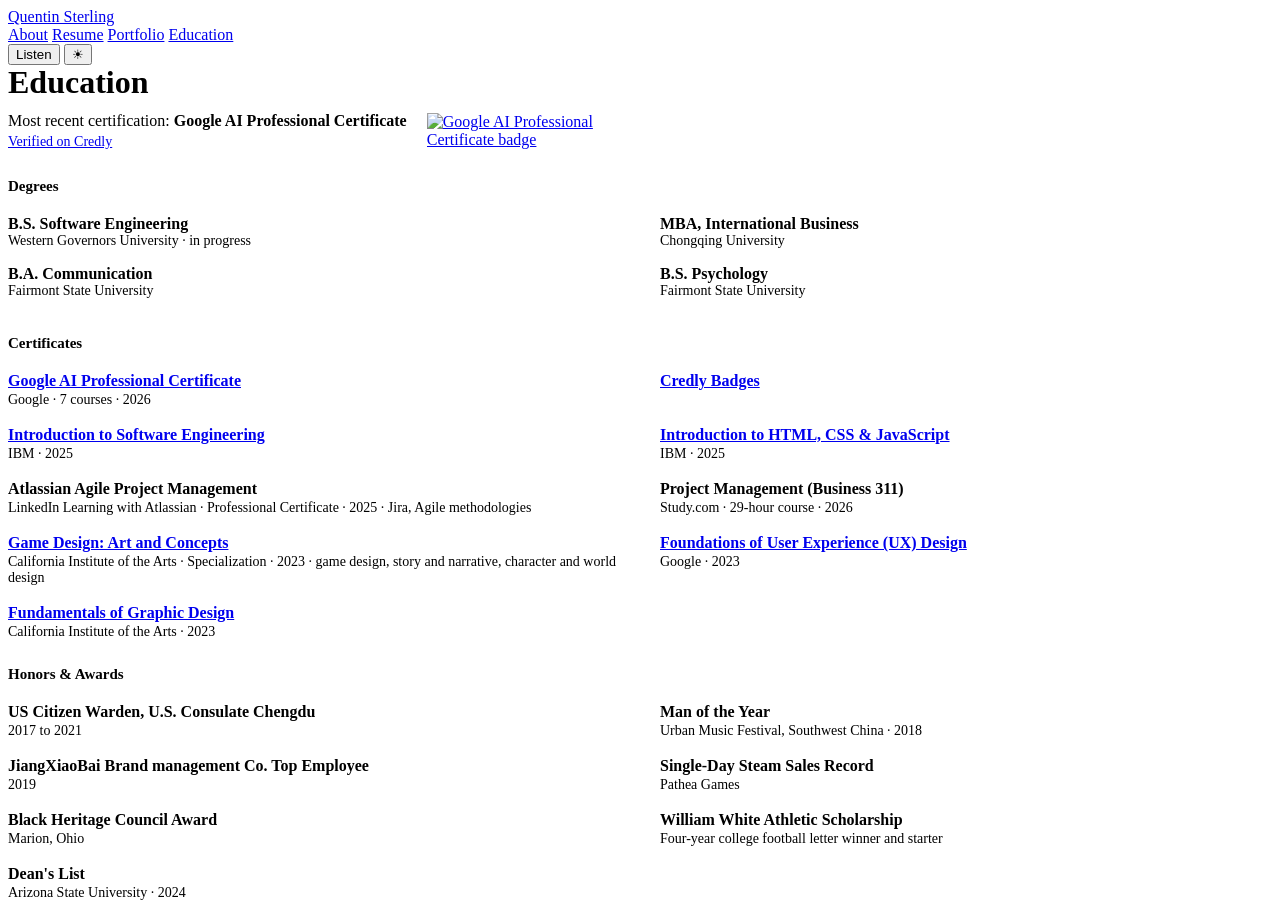
==== education.html @ 5be428b2 "Add Credly badges link" ====
<!DOCTYPE html>
<html lang="en">
<head>
<meta charset="UTF-8">
<meta name="viewport" content="width=device-width, initial-scale=1.0">
<title>Quentin Sterling - Education</title>
<script>try{var d=document.documentElement;if(localStorage.qsTheme)d.setAttribute('data-theme',localStorage.qsTheme);}catch(e){}</script>
<link rel="stylesheet" href="site.css">
<style>
  h1{font-size:32px;line-height:1.1;margin:0 0 12px;}
  .spotlight-cert{display:flex;align-items:center;gap:20px;margin:0 0 28px;}
  .spotlight-cert .badge{width:168px;height:auto;display:block;}
  .spotlight{margin:0;color:var(--muted);}
  .spotlight strong{color:var(--ink);}
  .spotlight .verified{display:block;font-size:14px;margin-top:4px;}
  @media (max-width:480px){ .spotlight-cert{flex-direction:column;align-items:flex-start;} }
  .label{font-size:15px;font-weight:700;margin:26px 0 14px;padding-bottom:6px;border-bottom:1px solid var(--hair);}
  .degs{display:grid;grid-template-columns:1fr 1fr;gap:6px 40px;}
  .deg{margin-bottom:10px;}
  .deg .d{font-weight:700;}
  .deg .s{color:var(--muted);font-size:14px;}
  .certgrid{display:grid;grid-template-columns:1fr 1fr;gap:18px 40px;}
  .cert .cn{font-weight:700;}
  .cert .cs{color:var(--muted);font-size:14px;margin-top:2px;}
  @media (max-width:640px){ .degs,.certgrid{grid-template-columns:1fr;} }
</style>
</head>
<body>

  <header class="site-header">
    <a class="brand" href="index.html">Quentin Sterling</a>
    <div class="right">
      <nav class="site-nav">
        <a href="index.html">About</a>
        <a href="resume.html">Resume</a>
        <a href="portfolio.html">Portfolio</a>
        <a href="education.html" class="here">Education</a>
      </nav>
      <button class="listen" id="playBtn" data-src="audio/education.mp3" type="button">Listen</button>
      <button class="icon-btn" id="themeBtn" type="button" title="Light or dark" aria-label="Toggle light or dark mode">☀</button>
    </div>
  </header>

  <main class="page">
    <h1>Education</h1>
    <div class="spotlight-cert">
      <p class="spotlight">Most recent certification: <strong>Google AI Professional Certificate</strong><span class="verified"><a href="https://www.credly.com/badges/1cb5f87e-8deb-40bd-918a-dab7e7e511cb/public_url" target="_blank" rel="noopener">Verified on Credly</a></span></p>
      <a href="https://www.credly.com/badges/1cb5f87e-8deb-40bd-918a-dab7e7e511cb/public_url" target="_blank" rel="noopener"><img class="badge" src="img/google-ai-badge.png" alt="Google AI Professional Certificate badge"></a>
    </div>

    <p class="label">Degrees</p>
    <div class="degs">
      <div class="deg"><div class="d">B.S. Software Engineering</div><div class="s">Western Governors University · in progress</div></div>
      <div class="deg"><div class="d">MBA, International Business</div><div class="s">Chongqing University</div></div>
      <div class="deg"><div class="d">B.A. Communication</div><div class="s">Fairmont State University</div></div>
      <div class="deg"><div class="d">B.S. Psychology</div><div class="s">Fairmont State University</div></div>
    </div>

    <p class="label">Certificates</p>
    <div class="certgrid">
      <div class="cert">
        <div class="cn"><a href="https://coursera.org/verify/professional-cert/KBMC14M64ANK" target="_blank" rel="noopener">Google AI Professional Certificate</a></div>
        <div class="cs">Google · 7 courses · 2026</div>
      </div>
      <div class="cert"><div class="cn"><a href="https://www.credly.com/users/quentin-sterling/edit/badges/credly" target="_blank" rel="noopener">Credly Badges</a></div></div>
      <div class="cert">
        <div class="cn"><a href="https://coursera.org/verify/ZZ67ZIXCSS8J" target="_blank" rel="noopener">Introduction to Software Engineering</a></div>
        <div class="cs">IBM · 2025</div>
      </div>
      <div class="cert">
        <div class="cn"><a href="https://coursera.org/verify/09V1X6L3KODW" target="_blank" rel="noopener">Introduction to HTML, CSS &amp; JavaScript</a></div>
        <div class="cs">IBM · 2025</div>
      </div>
      <div class="cert">
        <div class="cn">Atlassian Agile Project Management</div>
        <div class="cs">LinkedIn Learning with Atlassian · Professional Certificate · 2025 · Jira, Agile methodologies</div>
      </div>
      <div class="cert">
        <div class="cn">Project Management (Business 311)</div>
        <div class="cs">Study.com · 29-hour course · 2026</div>
      </div>
      <div class="cert">
        <div class="cn"><a href="https://coursera.org/verify/specialization/DUWQG6PT2G9T" target="_blank" rel="noopener">Game Design: Art and Concepts</a></div>
        <div class="cs">California Institute of the Arts · Specialization · 2023 · game design, story and narrative, character and world design</div>
      </div>
      <div class="cert">
        <div class="cn"><a href="https://coursera.org/verify/69QYN9HXC6YJ" target="_blank" rel="noopener">Foundations of User Experience (UX) Design</a></div>
        <div class="cs">Google · 2023</div>
      </div>
      <div class="cert">
        <div class="cn"><a href="https://coursera.org/verify/JXGY88RZLE8F" target="_blank" rel="noopener">Fundamentals of Graphic Design</a></div>
        <div class="cs">California Institute of the Arts · 2023</div>
      </div>
    </div>

    <p class="label">Honors &amp; Awards</p>
    <div class="certgrid">
      <div class="cert">
        <div class="cn">US Citizen Warden, U.S. Consulate Chengdu</div>
        <div class="cs">2017 to 2021</div>
      </div>
      <div class="cert">
        <div class="cn">Man of the Year</div>
        <div class="cs">Urban Music Festival, Southwest China · 2018</div>
      </div>
      <div class="cert">
        <div class="cn">JiangXiaoBai Brand management Co. Top Employee</div>
        <div class="cs">2019</div>
      </div>
      <div class="cert">
        <div class="cn">Single-Day Steam Sales Record</div>
        <div class="cs">Pathea Games</div>
      </div>
      <div class="cert">
        <div class="cn">Black Heritage Council Award</div>
        <div class="cs">Marion, Ohio</div>
      </div>
      <div class="cert">
        <div class="cn">William White Athletic Scholarship</div>
        <div class="cs">Four-year college football letter winner and starter</div>
      </div>
      <div class="cert">
        <div class="cn">Dean's List</div>
        <div class="cs">Arizona State University · 2024</div>
      </div>
    </div>
  </main>

<script src="site.js"></script>
</body>
</html>
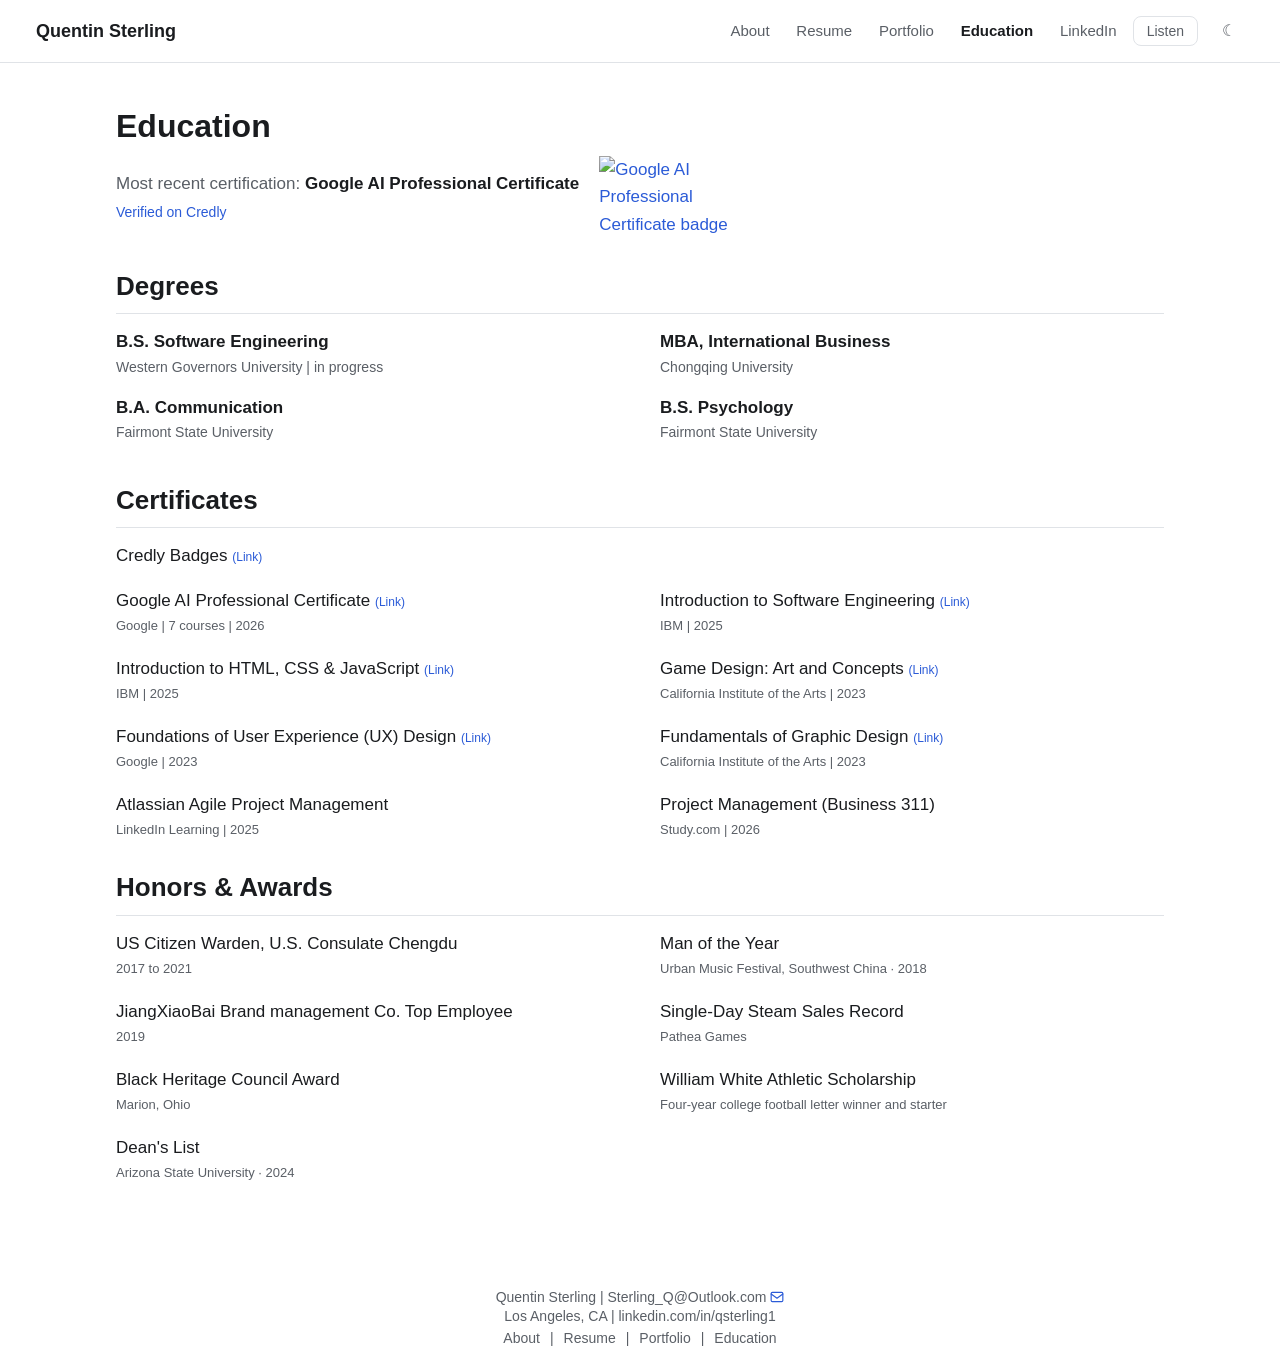
==== commit 077e54c2: "Update site: light default, footer, email, certificates, LinkedIn" ====
--- a/education.html
+++ b/education.html
@@ -4,7 +4,7 @@
 <meta charset="UTF-8">
 <meta name="viewport" content="width=device-width, initial-scale=1.0">
 <title>Quentin Sterling - Education</title>
-<script>try{var d=document.documentElement;if(localStorage.qsTheme)d.setAttribute('data-theme',localStorage.qsTheme);}catch(e){}</script>
+<script>try{var d=document.documentElement;var t=localStorage.qsTheme;if(t==='light'){localStorage.removeItem('qsTheme');}else if(t)d.setAttribute('data-theme',t);}catch(e){}</script>
 <link rel="stylesheet" href="site.css">
 <style>
   h1{font-size:32px;line-height:1.1;margin:0 0 12px;}
@@ -14,14 +14,15 @@
   .spotlight strong{color:var(--ink);}
   .spotlight .verified{display:block;font-size:14px;margin-top:4px;}
   @media (max-width:480px){ .spotlight-cert{flex-direction:column;align-items:flex-start;} }
-  .label{font-size:15px;font-weight:700;margin:26px 0 14px;padding-bottom:6px;border-bottom:1px solid var(--hair);}
+  .label{font-size:26px;font-weight:700;margin:26px 0 14px;padding-bottom:6px;border-bottom:1px solid var(--hair);}
   .degs{display:grid;grid-template-columns:1fr 1fr;gap:6px 40px;}
   .deg{margin-bottom:10px;}
   .deg .d{font-weight:700;}
   .deg .s{color:var(--muted);font-size:14px;}
   .certgrid{display:grid;grid-template-columns:1fr 1fr;gap:18px 40px;}
-  .cert .cn{font-weight:700;}
-  .cert .cs{color:var(--muted);font-size:14px;margin-top:2px;}
+  .cert .cn{font-weight:400;}
+  .cert .cn a{font-size:12px;}
+  .cert .cs{color:var(--muted);font-size:13px;margin-top:2px;}
   @media (max-width:640px){ .degs,.certgrid{grid-template-columns:1fr;} }
 </style>
 </head>
@@ -35,6 +36,7 @@
         <a href="resume.html">Resume</a>
         <a href="portfolio.html">Portfolio</a>
         <a href="education.html" class="here">Education</a>
+        <a href="https://www.google.com/url?q=https%3A%2F%2Fwww.linkedin.com%2Fin%2Fqsterling1%2F&sa=D&sntz=1&usg=AOvVaw1RJF6JVCCIawx_6qA98nTM" target="_blank" rel="noopener">LinkedIn</a>
       </nav>
       <button class="listen" id="playBtn" data-src="audio/education.mp3" type="button">Listen</button>
       <button class="icon-btn" id="themeBtn" type="button" title="Light or dark" aria-label="Toggle light or dark mode">☀</button>
@@ -50,46 +52,48 @@
 
     <p class="label">Degrees</p>
     <div class="degs">
-      <div class="deg"><div class="d">B.S. Software Engineering</div><div class="s">Western Governors University · in progress</div></div>
+      <div class="deg"><div class="d">B.S. Software Engineering</div><div class="s">Western Governors University | in progress</div></div>
       <div class="deg"><div class="d">MBA, International Business</div><div class="s">Chongqing University</div></div>
       <div class="deg"><div class="d">B.A. Communication</div><div class="s">Fairmont State University</div></div>
       <div class="deg"><div class="d">B.S. Psychology</div><div class="s">Fairmont State University</div></div>
     </div>
 
     <p class="label">Certificates</p>
+    <div class="cert" style="margin-bottom:18px;">
+      <div class="cn">Credly Badges <a href="https://www.credly.com/users/quentin-sterling" target="_blank" rel="noopener">(Link)</a></div>
+    </div>
     <div class="certgrid">
       <div class="cert">
-        <div class="cn"><a href="https://coursera.org/verify/professional-cert/KBMC14M64ANK" target="_blank" rel="noopener">Google AI Professional Certificate</a></div>
-        <div class="cs">Google · 7 courses · 2026</div>
-      </div>
-      <div class="cert"><div class="cn"><a href="https://www.credly.com/users/quentin-sterling/edit/badges/credly" target="_blank" rel="noopener">Credly Badges</a></div></div>
-      <div class="cert">
-        <div class="cn"><a href="https://coursera.org/verify/ZZ67ZIXCSS8J" target="_blank" rel="noopener">Introduction to Software Engineering</a></div>
-        <div class="cs">IBM · 2025</div>
+        <div class="cn">Google AI Professional Certificate <a href="https://coursera.org/verify/professional-cert/KBMC14M64ANK" target="_blank" rel="noopener">(Link)</a></div>
+        <div class="cs">Google | 7 courses | 2026</div>
       </div>
       <div class="cert">
-        <div class="cn"><a href="https://coursera.org/verify/09V1X6L3KODW" target="_blank" rel="noopener">Introduction to HTML, CSS &amp; JavaScript</a></div>
-        <div class="cs">IBM · 2025</div>
+        <div class="cn">Introduction to Software Engineering <a href="https://coursera.org/verify/ZZ67ZIXCSS8J" target="_blank" rel="noopener">(Link)</a></div>
+        <div class="cs">IBM | 2025</div>
+      </div>
+      <div class="cert">
+        <div class="cn">Introduction to HTML, CSS &amp; JavaScript <a href="https://coursera.org/verify/09V1X6L3KODW" target="_blank" rel="noopener">(Link)</a></div>
+        <div class="cs">IBM | 2025</div>
+      </div>
+      <div class="cert">
+        <div class="cn">Game Design: Art and Concepts <a href="https://coursera.org/verify/specialization/DUWQG6PT2G9T" target="_blank" rel="noopener">(Link)</a></div>
+        <div class="cs">California Institute of the Arts | 2023</div>
+      </div>
+      <div class="cert">
+        <div class="cn">Foundations of User Experience (UX) Design <a href="https://coursera.org/verify/69QYN9HXC6YJ" target="_blank" rel="noopener">(Link)</a></div>
+        <div class="cs">Google | 2023</div>
+      </div>
+      <div class="cert">
+        <div class="cn">Fundamentals of Graphic Design <a href="https://coursera.org/verify/JXGY88RZLE8F" target="_blank" rel="noopener">(Link)</a></div>
+        <div class="cs">California Institute of the Arts | 2023</div>
       </div>
       <div class="cert">
         <div class="cn">Atlassian Agile Project Management</div>
-        <div class="cs">LinkedIn Learning with Atlassian · Professional Certificate · 2025 · Jira, Agile methodologies</div>
+        <div class="cs">LinkedIn Learning | 2025</div>
       </div>
       <div class="cert">
         <div class="cn">Project Management (Business 311)</div>
-        <div class="cs">Study.com · 29-hour course · 2026</div>
-      </div>
-      <div class="cert">
-        <div class="cn"><a href="https://coursera.org/verify/specialization/DUWQG6PT2G9T" target="_blank" rel="noopener">Game Design: Art and Concepts</a></div>
-        <div class="cs">California Institute of the Arts · Specialization · 2023 · game design, story and narrative, character and world design</div>
-      </div>
-      <div class="cert">
-        <div class="cn"><a href="https://coursera.org/verify/69QYN9HXC6YJ" target="_blank" rel="noopener">Foundations of User Experience (UX) Design</a></div>
-        <div class="cs">Google · 2023</div>
-      </div>
-      <div class="cert">
-        <div class="cn"><a href="https://coursera.org/verify/JXGY88RZLE8F" target="_blank" rel="noopener">Fundamentals of Graphic Design</a></div>
-        <div class="cs">California Institute of the Arts · 2023</div>
+        <div class="cs">Study.com | 2026</div>
       </div>
     </div>
 
@@ -126,6 +130,12 @@
     </div>
   </main>
 
+<footer class="site-footer">
+  <p>Quentin Sterling <span class="pipe">|</span> <span id="emF"></span> <a href="#" id="emBtnF" aria-label="Send email"><svg width="14" height="14" viewBox="0 0 24 24" fill="none" stroke="currentColor" stroke-width="2" stroke-linecap="round" stroke-linejoin="round" style="vertical-align:-2px"><rect x="2" y="4" width="20" height="16" rx="2"/><path d="M22 7l-10 7L2 7"/></svg></a></p>
+  <p>Los Angeles, CA <span class="pipe">|</span> linkedin.com/in/qsterling1</p>
+  <nav><a href="index.html">About</a><span class="pipe">|</span><a href="resume.html">Resume</a><span class="pipe">|</span><a href="portfolio.html">Portfolio</a><span class="pipe">|</span><a href="education.html">Education</a></nav>
+</footer>
+
 <script src="site.js"></script>
 </body>
 </html>
--- a/site.css
+++ b/site.css
@@ -0,0 +1,68 @@
+/* Shared site styles. Standard system font, dark by default, light is opt-in. */
+:root{
+  --bg:#FFFFFF;
+  --ink:#1A1C1F;
+  --muted:#5A5F66;
+  --hair:#E0E3E7;
+  --accent:#2B5BD7;
+  --card:#F6F7F9;
+}
+html[data-theme="dark"]{
+  --bg:#0E0F12;
+  --ink:#ECEEF1;
+  --muted:#A7ADB5;
+  --hair:#2A2E34;
+  --accent:#6E9BFF;
+  --card:#181A1E;
+}
+
+*{box-sizing:border-box;}
+html,body{margin:0;}
+body{
+  background:var(--bg);
+  color:var(--ink);
+  font-family:-apple-system,BlinkMacSystemFont,"Segoe UI",Roboto,Helvetica,Arial,sans-serif;
+  font-size:17px;
+  line-height:1.6;
+}
+a{color:var(--accent);text-decoration:none;}
+a:hover{text-decoration:underline;}
+
+.site-header{
+  display:flex;justify-content:space-between;align-items:center;gap:24px;
+  padding:16px 36px;border-bottom:1px solid var(--hair);flex-wrap:wrap;
+}
+.site-header .brand{font-weight:700;font-size:18px;color:var(--ink);}
+.site-header .brand:hover{text-decoration:none;}
+.site-header .right{display:flex;align-items:center;gap:16px;flex-wrap:wrap;}
+.site-nav a{color:var(--muted);margin-left:22px;font-size:15px;}
+.site-nav a:first-child{margin-left:0;}
+.site-nav a.here{color:var(--ink);font-weight:600;}
+.icon-btn{
+  background:none;border:none;cursor:pointer;color:var(--muted);
+  font-size:16px;line-height:1;padding:6px 8px;border-radius:6px;
+}
+.icon-btn:hover{color:var(--ink);background:var(--card);}
+.listen{
+  background:none;border:1px solid var(--hair);cursor:pointer;color:var(--muted);
+  font:inherit;font-size:14px;line-height:1;padding:7px 13px;border-radius:8px;
+}
+.listen:hover{color:var(--ink);border-color:var(--accent);}
+
+.page{max-width:1120px;margin:0 auto;padding:46px 36px 84px;}
+
+.site-footer{
+  padding:20px 36px;text-align:center;
+  font-size:14px;color:var(--muted);line-height:1.4;
+}
+.site-footer p{margin:0;}
+.site-footer nav{margin:2px 0 0;}
+.site-footer nav a{color:var(--muted);margin:0 10px;font-size:14px;}
+.site-footer nav a:hover{color:var(--ink);}
+
+@media (max-width:760px){
+  .site-header{padding:14px 20px;gap:14px;}
+  .site-nav a{margin-left:16px;}
+  .page{padding:30px 20px 64px;}
+  .site-footer{padding:22px 20px;}
+}
